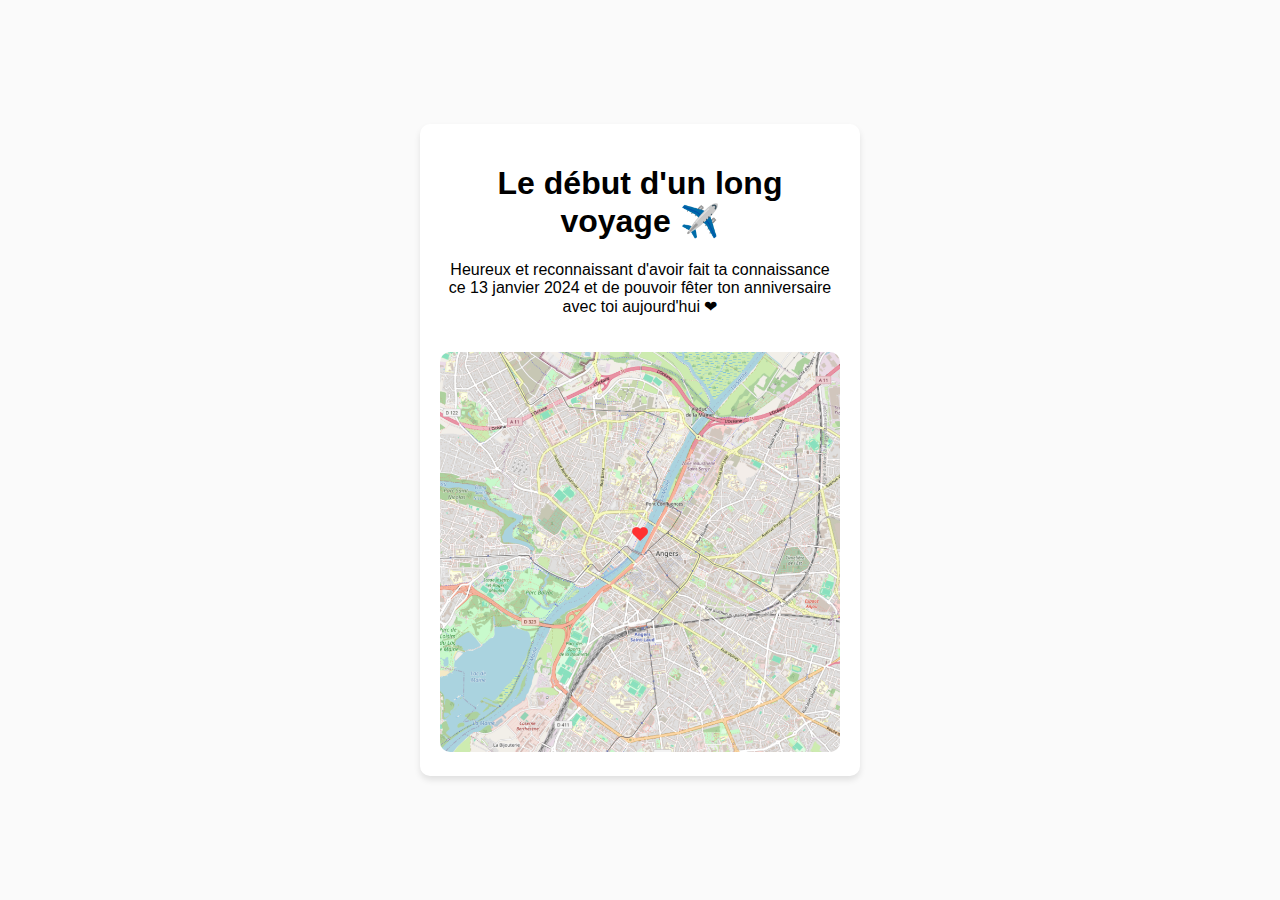
==== carte_rencontre.html @ 7ae0d3ef "premiere version commit" ====
<!DOCTYPE html>
<html lang="fr">
<head>
    <meta charset="UTF-8">
    <meta name="viewport" content="width=device-width, initial-scale=1.0">
    <title>Notre Premier regard</title>
    <link rel="stylesheet" href="style.css">
</head>
<body class="map-page">
    <div class="container">
        <h1>Le début d'un long voyage ✈️</h1>
        <p>Heureux et reconnaissant d'avoir fait ta connaissance ce 13 janvier 2024 et de pouvoir fêter ton anniversaire avec toi aujourd'hui ❤</p>
        <img src="images/carte_rencontre.png" alt="Carte du premier RDV" class="map-image">
    </div>
</body>
</html>
---- style.css ----
body {
    font-family: 'Arial', sans-serif;
    margin: 0;
    padding: 0;
    display: flex;
    justify-content: center;
    align-items: center;
    min-height: 100vh;
    text-align: center;
}

.container {
    max-width: 400px;
    padding: 20px;
    box-shadow: 0 4px 6px rgba(0, 0, 0, 0.1);
    border-radius: 10px;
    background-color: #fff;
}

.cover {
    width: 100%;
    height: auto;
    border-radius: 10px;
    margin-bottom: 20px;
}

audio {
    width: 100%;
    margin: 20px 0;
}

.description {
    font-size: 14px;
    color: #555;
}

/* Thèmes */
.pink-theme {
    background-color: #ffe4e1;
}

.green-theme {
    background-color: #e0f7e9;
}

.map-page {
    background-color: #fafafa;
}

.map-image {
    width: 100%;
    height: auto;
    border-radius: 10px;
    margin-top: 20px;
}
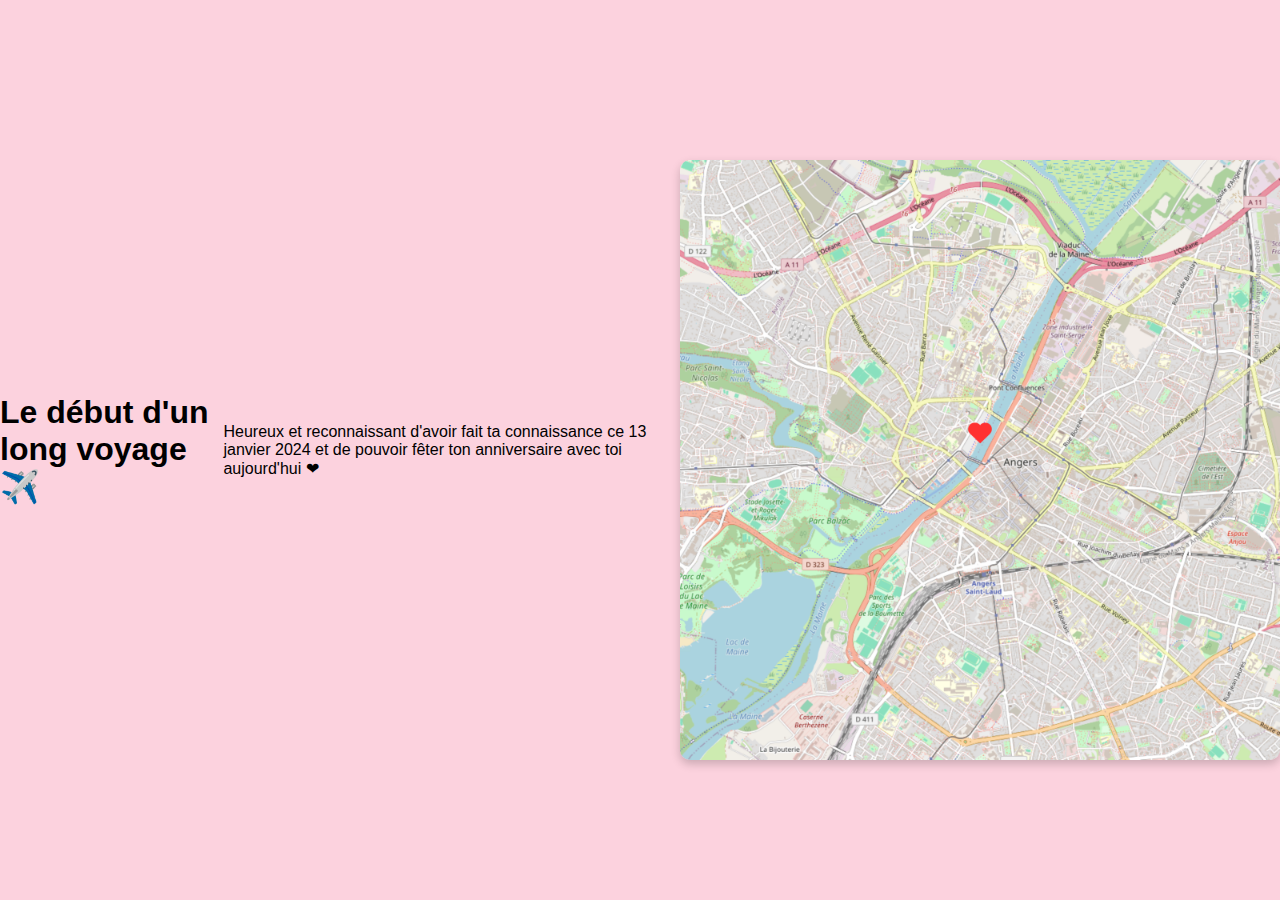
==== commit 8e7ad983: "modif5commit" ====
--- a/carte_rencontre.html
+++ b/carte_rencontre.html
@@ -7,10 +7,8 @@
     <link rel="stylesheet" href="style.css">
 </head>
 <body class="map-page">
-    <div class="container">
         <h1>Le début d'un long voyage ✈️</h1>
         <p>Heureux et reconnaissant d'avoir fait ta connaissance ce 13 janvier 2024 et de pouvoir fêter ton anniversaire avec toi aujourd'hui ❤</p>
         <img src="images/carte_rencontre.png" alt="Carte du premier RDV" class="map-image">
-    </div>
 </body>
 </html>
--- a/style.css
+++ b/style.css
@@ -6,22 +6,41 @@
     justify-content: center;
     align-items: center;
     min-height: 100vh;
+    background-color: #f3f3f3;
+}
+
+.spotify-player {
+    width: 320px;
+    border-radius: 20px;
+    padding: 20px;
     text-align: center;
+    box-shadow: 0 4px 10px rgba(0, 0, 0, 0.2);
+    background-color: #ffffff;
+}
+
+.spotify-player.pink {
+    border: 2px solid #ff89c0; /* Rose */
+}
+
+.spotify-player.green {
+    border: 2px solid #1db954; /* Vert Spotify */
+}
+
+.cover-container {
+    margin-bottom: 20px;
 }
 
 .container {
     max-width: 400px;
     padding: 20px;
     box-shadow: 0 4px 6px rgba(0, 0, 0, 0.1);
-    border-radius: 10px;
     background-color: #fff;
 }
 
 .cover {
     width: 100%;
     height: auto;
-    border-radius: 10px;
-    margin-bottom: 20px;
+    border-radius: 15px;
 }
 
 audio {
@@ -34,9 +53,80 @@
     color: #555;
 }
 
+/* Informations sur la musique */
+.info-container {
+    margin-bottom: 20px;
+}
+
+.song-title {
+    font-size: 18px;
+    margin: 0;
+    color: #333;
+}
+
+.artist {
+    font-size: 14px;
+    color: #777;
+}
+
+/* Contrôles */
+.controls-container audio {
+    width: 100%;
+    margin: 10px 0;
+}
+
+/* Barre de progression */
+.progress-container {
+    display: flex;
+    align-items: center;
+    justify-content: space-between;
+    font-size: 12px;
+    color: #777;
+    margin-top: 10px;
+}
+
+.progress-bar {
+    flex: 1;
+    height: 4px;
+    background-color: #ddd;
+    border-radius: 2px;
+    margin: 0 10px;
+    position: relative;
+}
+
+.progress {
+    width: 50%;
+    height: 100%;
+    background-color: #1db954;
+    border-radius: 2px;
+}
+
 /* Thèmes */
 .pink-theme {
-    background-color: #ffe4e1;
+    background-color: #fcd2de;
+    color: #333;
+    text-align: center;
+    padding: 20px;
+}
+
+/* Bouton Favoris */
+.favorite-container {
+    margin-top: 15px;
+}
+
+.favorite-button {
+    border: none;
+    background-color: #ff89c0;
+    color: #fff;
+    padding: 10px 20px;
+    font-size: 14px;
+    border-radius: 20px;
+    cursor: pointer;
+    transition: background-color 0.3s;
+}
+
+.favorite-button:hover {
+    background-color: #ff69b4;
 }
 
 .green-theme {
@@ -44,12 +134,14 @@
 }
 
 .map-page {
-    background-color: #fafafa;
+    background-color: #fcd2de;
 }
 
 .map-image {
     width: 100%;
+    max-width: 600px;
     height: auto;
     border-radius: 10px;
+    box-shadow: 0 4px 10px rgba(0, 0, 0, 0.2);
     margin-top: 20px;
 }
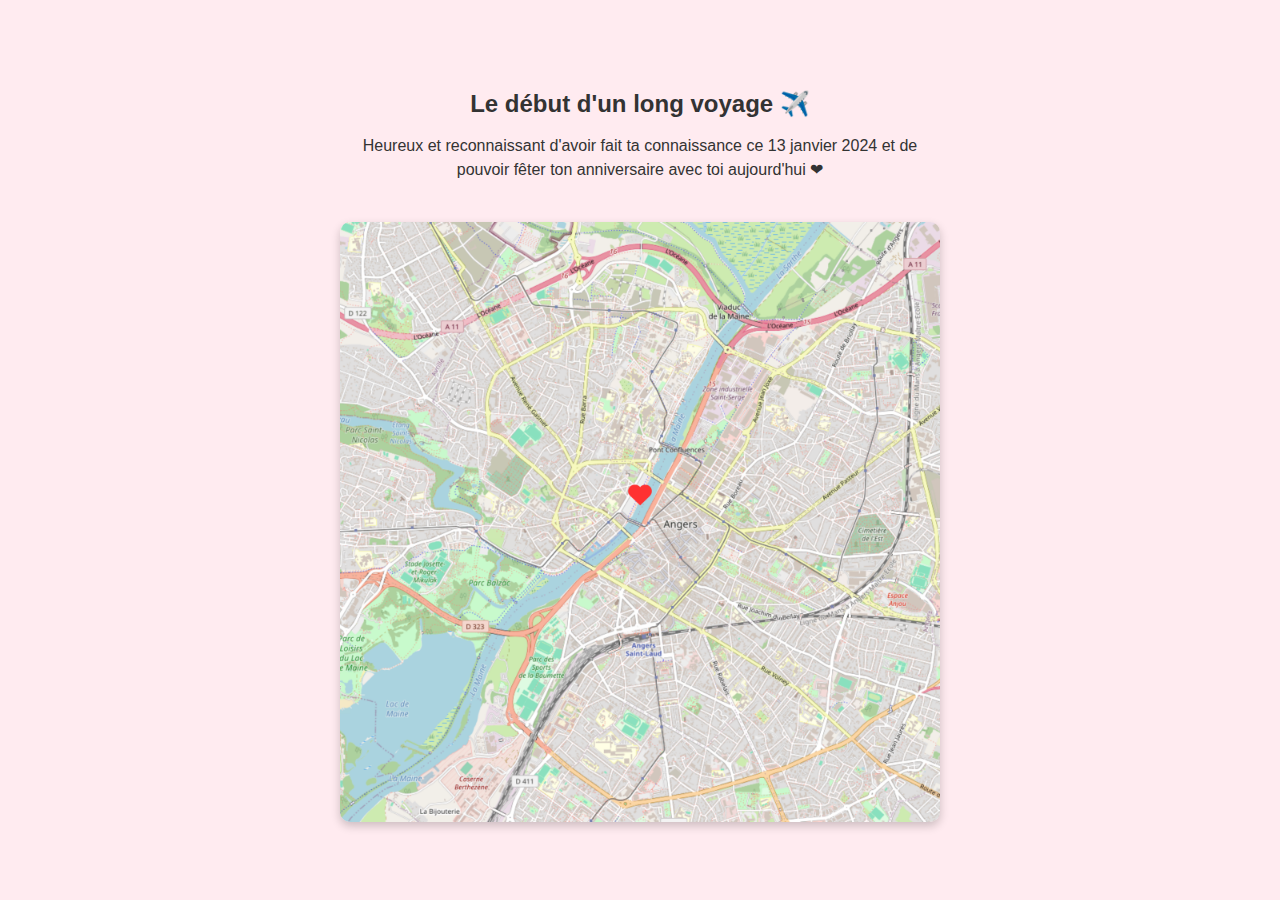
==== commit 9a6d2f70: "mappage" ====
--- a/carte_rencontre.html
+++ b/carte_rencontre.html
@@ -7,8 +7,10 @@
     <link rel="stylesheet" href="style.css">
 </head>
 <body class="map-page">
+    <div class="container">
         <h1>Le début d'un long voyage ✈️</h1>
         <p>Heureux et reconnaissant d'avoir fait ta connaissance ce 13 janvier 2024 et de pouvoir fêter ton anniversaire avec toi aujourd'hui ❤</p>
         <img src="images/carte_rencontre.png" alt="Carte du premier RDV" class="map-image">
+    </div>
 </body>
 </html>
--- a/style.css
+++ b/style.css
@@ -9,6 +9,48 @@
     background-color: #f3f3f3;
 }
 
+body.map-page {
+    background-color: #ffebf0; /* Fond rose clair */
+    color: #333; /* Texte lisible */
+    text-align: center;
+    margin: 0;
+    padding: 0;
+    font-family: 'Arial', sans-serif;
+    display: flex;
+    justify-content: center;
+    align-items: center;
+    min-height: 100vh;
+}
+
+.container {
+    max-width: 600px;
+    padding: 20px;
+    text-align: center;
+}
+
+h1 {
+    font-size: 24px;
+    font-weight: bold;
+    margin-bottom: 15px;
+    color: #333;
+}
+
+p {
+    font-size: 16px;
+    line-height: 1.5;
+    margin-bottom: 20px;
+}
+
+.map-image {
+    width: 100%;
+    max-width: 500px;
+    height: auto;
+    border-radius: 10px;
+    box-shadow: 0 4px 10px rgba(0, 0, 0, 0.2);
+    margin: 0 auto;
+}
+
+
 .spotify-player {
     width: 320px;
     border-radius: 20px;
@@ -19,23 +61,25 @@
 }
 
 .spotify-player.pink {
-    border: 2px solid #ff89c0; /* Rose */
+    background-color:#ff89c0;
 }
 
 .spotify-player.green {
-    border: 2px solid #1db954; /* Vert Spotify */
+    background-color:#1db954;
 }
 
 .cover-container {
     margin-bottom: 20px;
 }
 
+/*
 .container {
     max-width: 400px;
     padding: 20px;
     box-shadow: 0 4px 6px rgba(0, 0, 0, 0.1);
     background-color: #fff;
 }
+*/
 
 .cover {
     width: 100%;
@@ -116,17 +160,18 @@
 
 .favorite-button {
     border: none;
-    background-color: #ff89c0;
+    background-color: #e74c3c;
     color: #fff;
     padding: 10px 20px;
     font-size: 14px;
     border-radius: 20px;
     cursor: pointer;
-    transition: background-color 0.3s;
+    transition: background-color 0.3s ease, transform 0.2s ease;
 }
 
 .favorite-button:hover {
-    background-color: #ff69b4;
+    background-color: #c0392b;
+    transform: scale(1.1);
 }
 
 .green-theme {
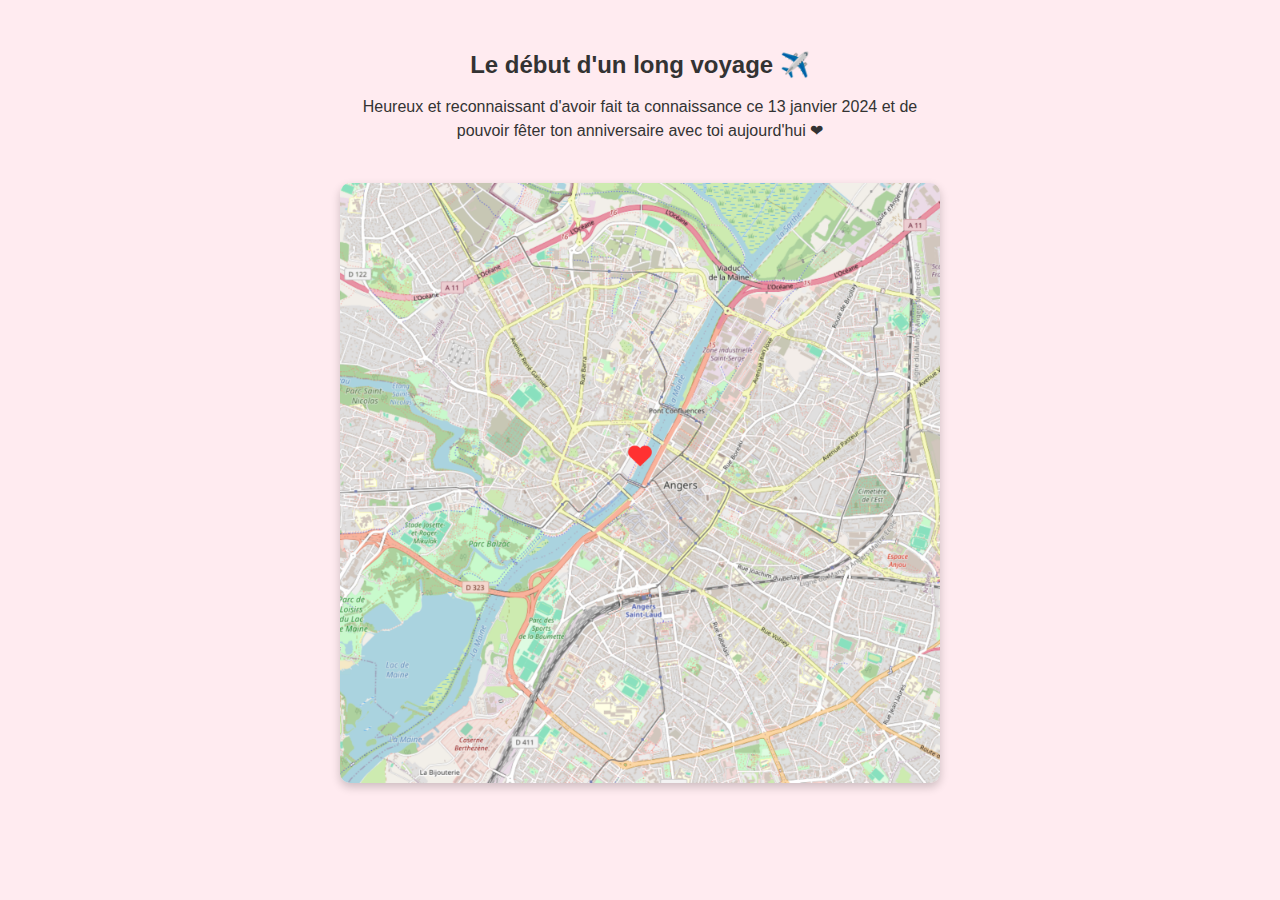
==== commit 70ef3cdf: "animationcommit" ====
--- a/carte_rencontre.html
+++ b/carte_rencontre.html
@@ -11,6 +11,96 @@
         <h1>Le début d'un long voyage ✈️</h1>
         <p>Heureux et reconnaissant d'avoir fait ta connaissance ce 13 janvier 2024 et de pouvoir fêter ton anniversaire avec toi aujourd'hui ❤</p>
         <img src="images/carte_rencontre.png" alt="Carte du premier RDV" class="map-image">
+        <div class="additional-content"></div>
+        <button id="load-more" class="load-more-btn">Découvrir plus ✨</button>
     </div>
+    <script src="script.js">
+        document.addEventListener("DOMContentLoaded", () => {
+            const loadMoreBtn = document.getElementById("load-more");
+            const additionalContent = document.querySelector(".additional-content");
+        
+            const sections = [
+                {
+                    text: "C'est d'ailleurs après ce premier regard à l'entrée d'un parking que nous avons cuisiné ensemble pour la première fois!",
+                    image: "images/premier_repas.jpeg"
+                },
+                {
+                    text: "C'est d'ailleurs après ce premier regard à l'entrée d'un parking que nous avons cuisiné ensemble pour la première fois!",
+                    image: "images/premiers_we_bretagne1.jpeg"
+                },
+                {
+                    text: "C'est d'ailleurs après ce premier regard à l'entrée d'un parking que nous avons cuisiné ensemble pour la première fois!",
+                    image: "images/premier_oui.jpeg"
+                },
+                {
+                    text: "C'est d'ailleurs après ce premier regard à l'entrée d'un parking que nous avons cuisiné ensemble pour la première fois!",
+                    image: "images/premier_chateau.jpeg"
+                },
+                {
+                    text: "C'est d'ailleurs après ce premier regard à l'entrée d'un parking que nous avons cuisiné ensemble pour la première fois!",
+                    image: "images/premieres_experiences_culinaires.jpeg"
+                },
+                {
+                    text: "C'est d'ailleurs après ce premier regard à l'entrée d'un parking que nous avons cuisiné ensemble pour la première fois!",
+                    image: "images/premieres_experiences_culinaires.jpeg"
+                }
+            ];
+        
+            let currentIndex = 0;
+        
+            loadMoreBtn.addEventListener("click", () => {
+                if (currentIndex < sections.length) {
+                    const section = document.createElement("div");
+                    section.classList.add("new-section");
+        
+                    const paragraph = document.createElement("p");
+                    paragraph.classList.add("typewriter-text");
+        
+                    section.appendChild(paragraph);
+                    additionalContent.appendChild(section);
+        
+                    typeText(sections[currentIndex].text, paragraph, () => {
+                        const img = document.createElement("img");
+                        img.src = sections[currentIndex].image;
+                        img.alt = `Photo ${currentIndex + 1}`;
+                        section.appendChild(img);
+        
+                        setTimeout(() => {
+                            img.style.opacity = 1;
+                        }, 200);
+        
+                        if (currentIndex === sections.length - 1) {
+                            loadMoreBtn.style.display = "none";
+                        }
+                    });
+        
+                    currentIndex++;
+                }
+            });
+        
+            function typeText(text, element, callback) {
+                let i = 0;
+                const typingSpeed = 50;
+                const errorProbability = 0.1;
+        
+                function type() {
+                    if (i < text.length) {
+                        if (Math.random() < errorProbability && i > 0) {
+                            element.textContent = element.textContent.slice(0, -1);
+                            setTimeout(type, typingSpeed / 2);
+                        } else {
+                            element.textContent += text.charAt(i);
+                            i++;
+                            setTimeout(type, typingSpeed);
+                        }
+                    } else {
+                        callback();
+                    }
+                }
+        
+                type();
+            }
+        });        
+    </script>
 </body>
 </html>
--- a/style.css
+++ b/style.css
@@ -10,8 +10,8 @@
 }
 
 body.map-page {
-    background-color: #ffebf0; /* Fond rose clair */
-    color: #333; /* Texte lisible */
+    background-color: #ffebf0;
+    color: #333;
     text-align: center;
     margin: 0;
     padding: 0;
@@ -26,6 +26,7 @@
     max-width: 600px;
     padding: 20px;
     text-align: center;
+    margin: 0 auto;
 }
 
 h1 {
@@ -50,8 +51,8 @@
     margin: 0 auto;
 }
 
-
 .spotify-player {
+    margin: 0 auto;
     width: 320px;
     border-radius: 20px;
     padding: 20px;
@@ -61,15 +62,24 @@
 }
 
 .spotify-player.pink {
-    background-color:#ff89c0;
+    background-color: #ffd6e8;
 }
 
 .spotify-player.green {
-    background-color:#1db954;
+    background-color: #d4f9e2;
 }
 
 .cover-container {
     margin-bottom: 20px;
+    display: inline-block;
+    border-radius: 15px;
+}
+
+.cover-container.birthday {
+    margin-bottom: 20px;
+    background-color: #ffffff;
+    display: inline-block;
+    border-radius: 15px;
 }
 
 /*
@@ -190,3 +200,51 @@
     box-shadow: 0 4px 10px rgba(0, 0, 0, 0.2);
     margin-top: 20px;
 }
+
+.additional-content {
+    margin-top: 20px;
+}
+
+.additional-content img {
+    width: 100%;
+    max-width: 600px;
+    border-radius: 10px;
+    margin-top: 20px;
+    box-shadow: 0 4px 10px rgba(0, 0, 0, 0.2);
+    opacity: 0;
+    transition: opacity 0.5s ease-in-out;
+}
+
+.typewriter-text {
+    display: inline-block;
+    white-space: pre-wrap;
+    border-right: 2px solid #555;
+    animation: blink-caret 0.7s step-end infinite;
+}
+
+.load-more-btn {
+    display: inline-block;
+    margin-top: 20px;
+    padding: 10px 20px;
+    background-color: #1db954;
+    color: white;
+    border: none;
+    border-radius: 5px;
+    font-size: 16px;
+    cursor: pointer;
+    opacity: 0;
+    transition: opacity 0.5s ease-in-out;
+}
+
+.load-more-btn:hover {
+    background-color: #148f3d;
+}
+
+@keyframes blink-caret {
+    from, to {
+        border-color: transparent;
+    }
+    50% {
+        border-color: #555;
+    }
+}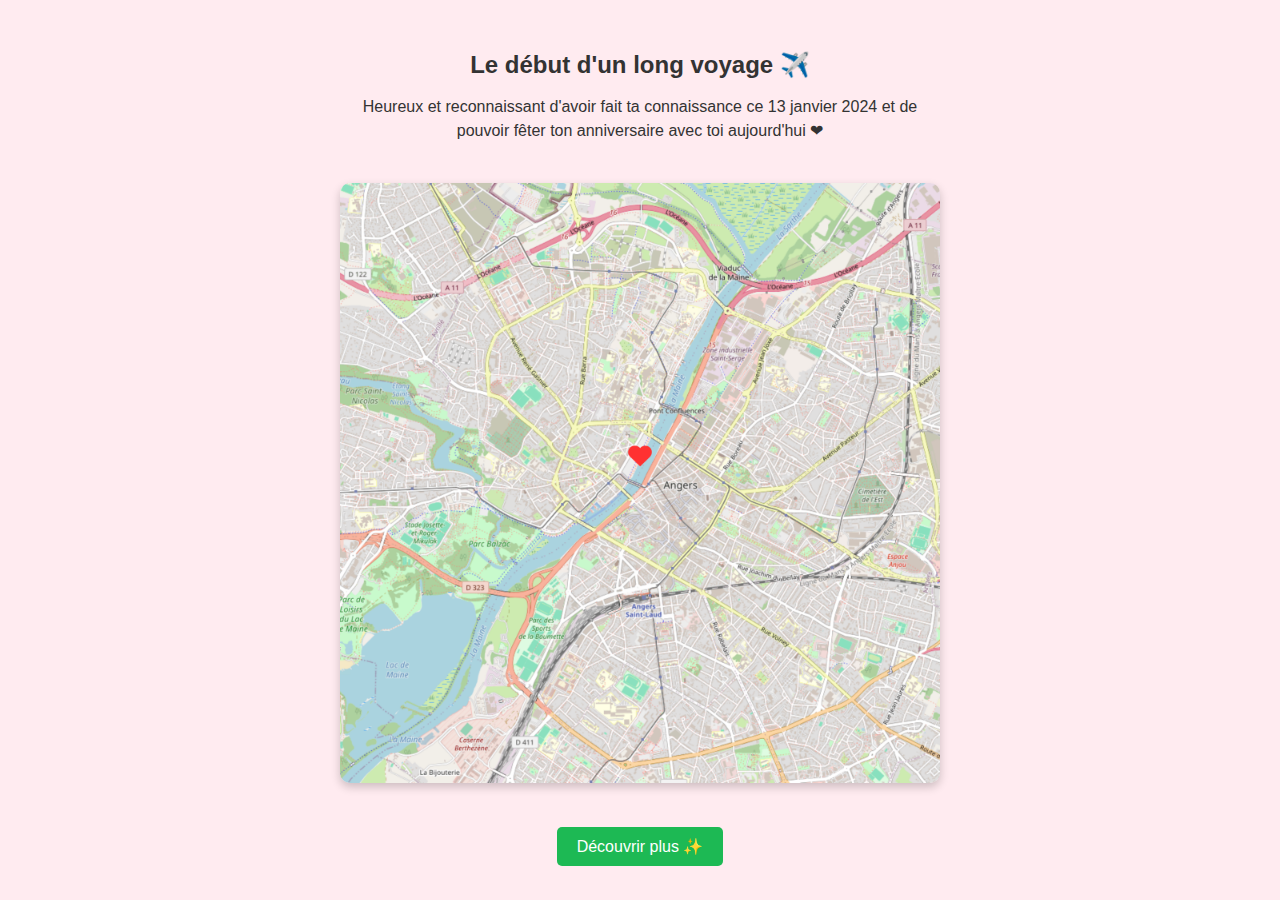
==== commit 06b3b6a3: "correctionjs" ====
--- a/carte_rencontre.html
+++ b/carte_rencontre.html
@@ -14,93 +14,6 @@
         <div class="additional-content"></div>
         <button id="load-more" class="load-more-btn">Découvrir plus ✨</button>
     </div>
-    <script src="script.js">
-        document.addEventListener("DOMContentLoaded", () => {
-            const loadMoreBtn = document.getElementById("load-more");
-            const additionalContent = document.querySelector(".additional-content");
-        
-            const sections = [
-                {
-                    text: "C'est d'ailleurs après ce premier regard à l'entrée d'un parking que nous avons cuisiné ensemble pour la première fois!",
-                    image: "images/premier_repas.jpeg"
-                },
-                {
-                    text: "C'est d'ailleurs après ce premier regard à l'entrée d'un parking que nous avons cuisiné ensemble pour la première fois!",
-                    image: "images/premiers_we_bretagne1.jpeg"
-                },
-                {
-                    text: "C'est d'ailleurs après ce premier regard à l'entrée d'un parking que nous avons cuisiné ensemble pour la première fois!",
-                    image: "images/premier_oui.jpeg"
-                },
-                {
-                    text: "C'est d'ailleurs après ce premier regard à l'entrée d'un parking que nous avons cuisiné ensemble pour la première fois!",
-                    image: "images/premier_chateau.jpeg"
-                },
-                {
-                    text: "C'est d'ailleurs après ce premier regard à l'entrée d'un parking que nous avons cuisiné ensemble pour la première fois!",
-                    image: "images/premieres_experiences_culinaires.jpeg"
-                },
-                {
-                    text: "C'est d'ailleurs après ce premier regard à l'entrée d'un parking que nous avons cuisiné ensemble pour la première fois!",
-                    image: "images/premieres_experiences_culinaires.jpeg"
-                }
-            ];
-        
-            let currentIndex = 0;
-        
-            loadMoreBtn.addEventListener("click", () => {
-                if (currentIndex < sections.length) {
-                    const section = document.createElement("div");
-                    section.classList.add("new-section");
-        
-                    const paragraph = document.createElement("p");
-                    paragraph.classList.add("typewriter-text");
-        
-                    section.appendChild(paragraph);
-                    additionalContent.appendChild(section);
-        
-                    typeText(sections[currentIndex].text, paragraph, () => {
-                        const img = document.createElement("img");
-                        img.src = sections[currentIndex].image;
-                        img.alt = `Photo ${currentIndex + 1}`;
-                        section.appendChild(img);
-        
-                        setTimeout(() => {
-                            img.style.opacity = 1;
-                        }, 200);
-        
-                        if (currentIndex === sections.length - 1) {
-                            loadMoreBtn.style.display = "none";
-                        }
-                    });
-        
-                    currentIndex++;
-                }
-            });
-        
-            function typeText(text, element, callback) {
-                let i = 0;
-                const typingSpeed = 50;
-                const errorProbability = 0.1;
-        
-                function type() {
-                    if (i < text.length) {
-                        if (Math.random() < errorProbability && i > 0) {
-                            element.textContent = element.textContent.slice(0, -1);
-                            setTimeout(type, typingSpeed / 2);
-                        } else {
-                            element.textContent += text.charAt(i);
-                            i++;
-                            setTimeout(type, typingSpeed);
-                        }
-                    } else {
-                        callback();
-                    }
-                }
-        
-                type();
-            }
-        });        
-    </script>
+    <script src="script.js" defer></script>
 </body>
 </html>
--- a/style.css
+++ b/style.css
@@ -232,7 +232,7 @@
     border-radius: 5px;
     font-size: 16px;
     cursor: pointer;
-    opacity: 0;
+    opacity: 1;
     transition: opacity 0.5s ease-in-out;
 }
 
